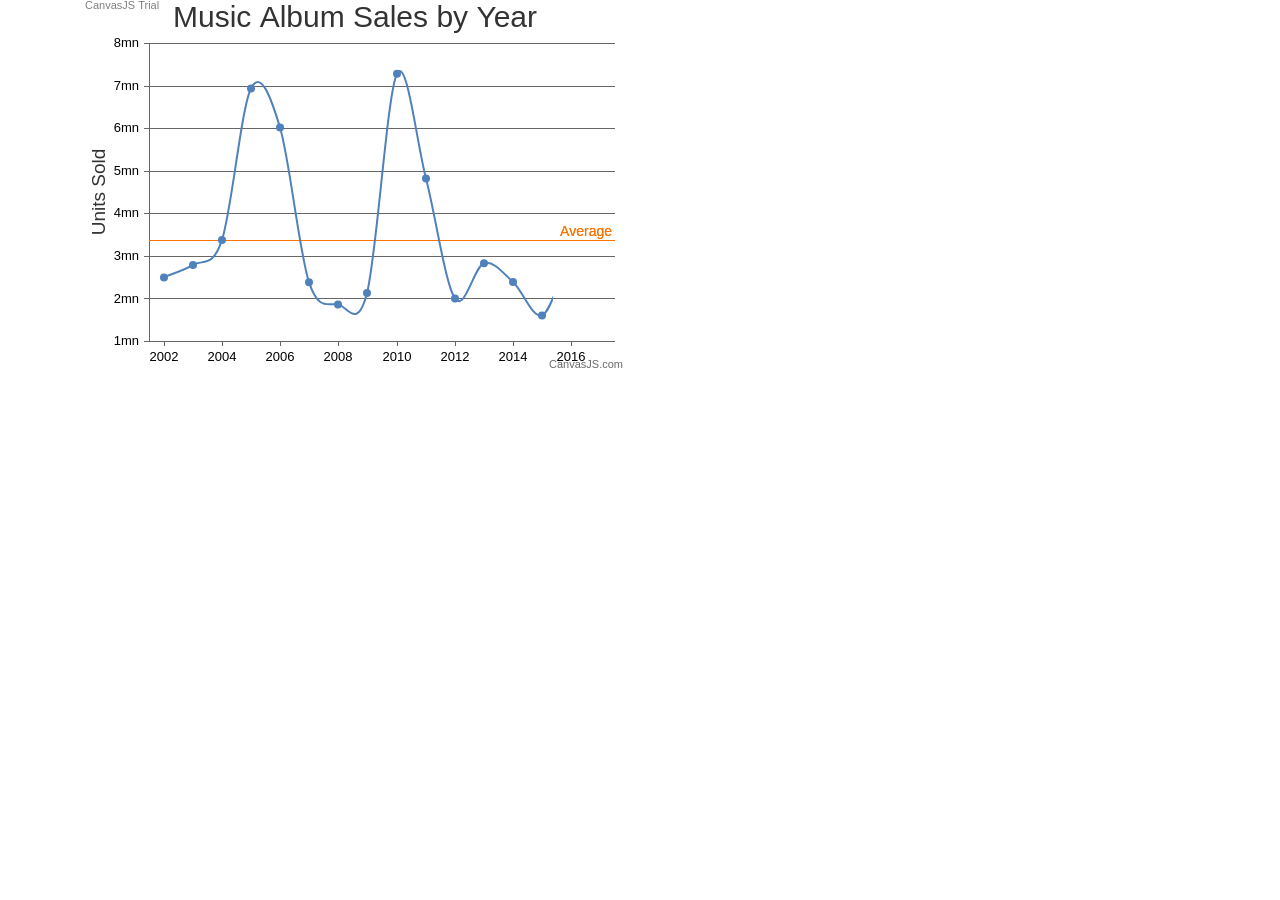
==== student.html @ 9e27f2ac "started work on student show page" ====
<!DOCTYPE html>
<html>
<head>
	<title>Student Name || School</title>
	<link rel="stylesheet" type="text/css" href="https://cdn.jsdelivr.net/npm/bootstrap@4.6.0/dist/css/bootstrap.min.css">
	<link rel="stylesheet" type="text/css" href="styles/font-awesome/css/font-awesome.min.css">
	<link rel="stylesheet" type="text/css" href="styles/main.css">
	<script src="scripts/canvasjs/canvasjs.min.js"></script>
	<script>
		window.onload = function () {

		var chart = new CanvasJS.Chart("chartContainer", {
			animationEnabled: true,  
			title:{
				text: "Music Album Sales by Year"
			},
			axisY: {
				title: "Units Sold",
				valueFormatString: "#0,,.",
				suffix: "mn",
				stripLines: [{
					value: 3366500,
					label: "Average"
				}]
			},
			data: [{
				yValueFormatString: "#,### Units",
				xValueFormatString: "YYYY",
				type: "spline",
				dataPoints: [
					{x: new Date(2002, 0), y: 2506000},
					{x: new Date(2003, 0), y: 2798000},
					{x: new Date(2004, 0), y: 3386000},
					{x: new Date(2005, 0), y: 6944000},
					{x: new Date(2006, 0), y: 6026000},
					{x: new Date(2007, 0), y: 2394000},
					{x: new Date(2008, 0), y: 1872000},
					{x: new Date(2009, 0), y: 2140000},
					{x: new Date(2010, 0), y: 7289000},
					{x: new Date(2011, 0), y: 4830000},
					{x: new Date(2012, 0), y: 2009000},
					{x: new Date(2013, 0), y: 2840000},
					{x: new Date(2014, 0), y: 2396000},
					{x: new Date(2015, 0), y: 1613000},
					{x: new Date(2016, 0), y: 2821000},
					{x: new Date(2017, 0), y: 2000000}
				]
			}]
		});
		chart.render();

		}
</script>
</head>
<body class="container">
	<div class="row">
		<div class="col-lg-6">
			<div id="chartContainer" style="height: 370px; max-width: 920px; margin: 0px auto;"></div>
		</div>
		<div class="col-lg-3"></div>
		<div class="col-lg-3"></div>
	</div>
</body>
</html>
---- styles/main.css ----
table{
	font-size: 10px;
}
table td{
	padding:.25rem !important;
	min-width: 40px;
}
.fa{
	font-size: 20px;
}
.fa-caret-down{
	color: red;
	position:relative;
	top: 4px;
} 
.fa-caret-up{
	color: #4cbb17;
	position:relative;
	top: 4px;
}
/*thead tr td{
	transform: rotate(270deg);
	position: relative;
	margin-left: 25px;
}*/
.stud_name{
	width: 150px !important;
}
#chartContainer{
	background: black;
}
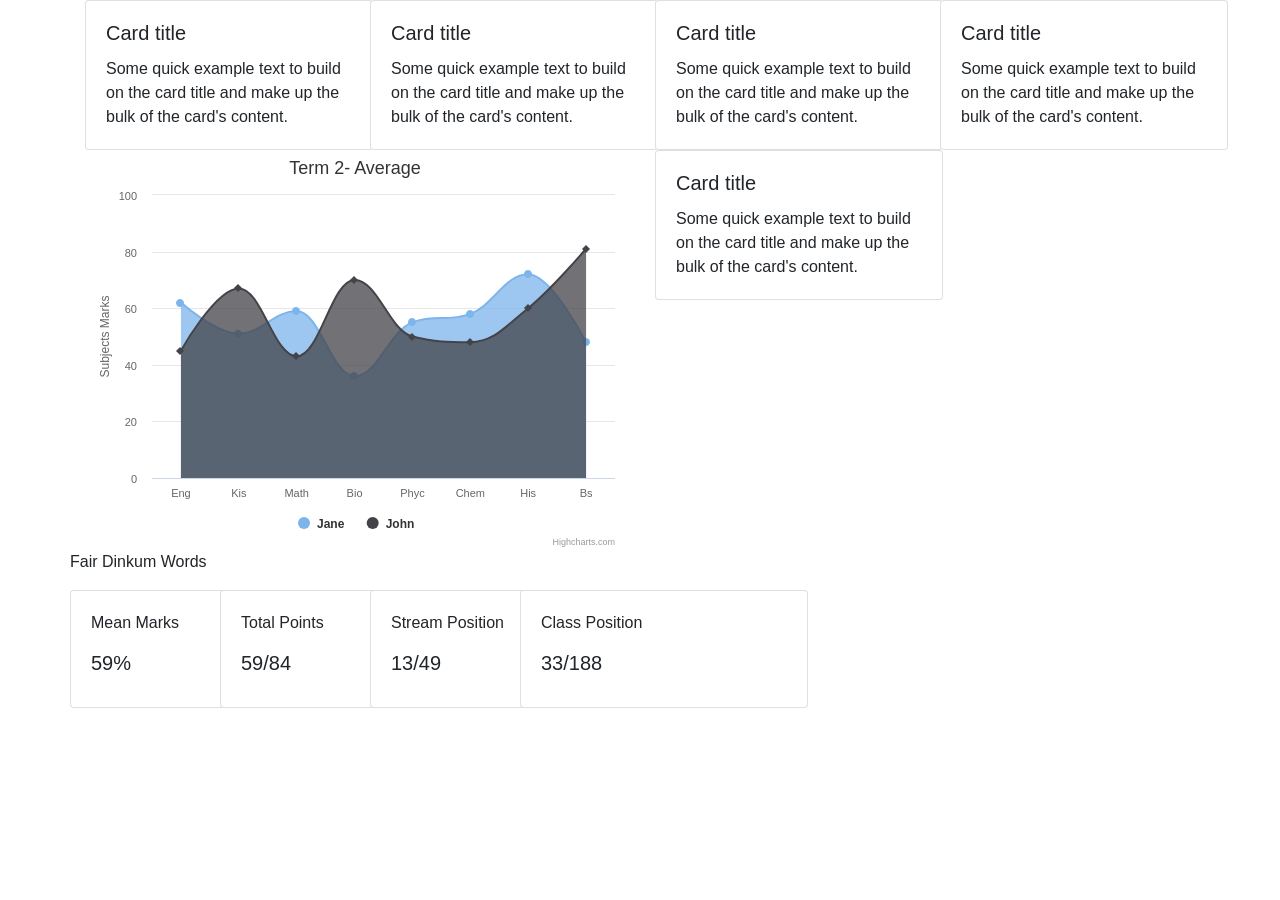
==== commit c0baa613: "student details sketch" ====
--- a/student.html
+++ b/student.html
@@ -5,59 +5,108 @@
 	<link rel="stylesheet" type="text/css" href="https://cdn.jsdelivr.net/npm/bootstrap@4.6.0/dist/css/bootstrap.min.css">
 	<link rel="stylesheet" type="text/css" href="styles/font-awesome/css/font-awesome.min.css">
 	<link rel="stylesheet" type="text/css" href="styles/main.css">
-	<script src="scripts/canvasjs/canvasjs.min.js"></script>
-	<script>
-		window.onload = function () {
+	<script src="scripts/highstock.js"></script>
+	<script src="scripts/student.js"></script>
 
-		var chart = new CanvasJS.Chart("chartContainer", {
-			animationEnabled: true,  
-			title:{
-				text: "Music Album Sales by Year"
-			},
-			axisY: {
-				title: "Units Sold",
-				valueFormatString: "#0,,.",
-				suffix: "mn",
-				stripLines: [{
-					value: 3366500,
-					label: "Average"
-				}]
-			},
-			data: [{
-				yValueFormatString: "#,### Units",
-				xValueFormatString: "YYYY",
-				type: "spline",
-				dataPoints: [
-					{x: new Date(2002, 0), y: 2506000},
-					{x: new Date(2003, 0), y: 2798000},
-					{x: new Date(2004, 0), y: 3386000},
-					{x: new Date(2005, 0), y: 6944000},
-					{x: new Date(2006, 0), y: 6026000},
-					{x: new Date(2007, 0), y: 2394000},
-					{x: new Date(2008, 0), y: 1872000},
-					{x: new Date(2009, 0), y: 2140000},
-					{x: new Date(2010, 0), y: 7289000},
-					{x: new Date(2011, 0), y: 4830000},
-					{x: new Date(2012, 0), y: 2009000},
-					{x: new Date(2013, 0), y: 2840000},
-					{x: new Date(2014, 0), y: 2396000},
-					{x: new Date(2015, 0), y: 1613000},
-					{x: new Date(2016, 0), y: 2821000},
-					{x: new Date(2017, 0), y: 2000000}
-				]
-			}]
-		});
-		chart.render();
-
-		}
-</script>
+	<script src="https://code.highcharts.com/highcharts.js"></script>
+	<script src="https://code.highcharts.com/modules/exporting.js"></script>
+	<script src="https://code.highcharts.com/modules/export-data.js"></script>
+	<script src="https://code.highcharts.com/modules/accessibility.js"></script>
+	<script src="scripts/areaspline.js"></script>
 </head>
 <body class="container">
 	<div class="row">
+		<div class="col-lg-3">
+			<div class="card" style="width: 18rem;">
+			  <div class="card-body">
+			    <h5 class="card-title">Card title</h5>
+			    <p class="card-text">Some quick example text to build on the card title and make up the bulk of the card's content.</p>
+			  </div>
+			</div>
+		</div>
+		<div class="col-lg-3">
+			<div class="card" style="width: 18rem;">
+			  <div class="card-body">
+			    <h5 class="card-title">Card title</h5>
+			    <p class="card-text">Some quick example text to build on the card title and make up the bulk of the card's content.</p>
+			  </div>
+			</div>
+		</div>
+		<div class="col-lg-3">
+			<div class="card" style="width: 18rem;">
+			  <div class="card-body">
+			    <h5 class="card-title">Card title</h5>
+			    <p class="card-text">Some quick example text to build on the card title and make up the bulk of the card's content.</p>
+			  </div>
+			</div>
+		</div>
+		<div class="col-lg-3">
+			<div class="card" style="width: 18rem;">
+			  <div class="card-body">
+			    <h5 class="card-title">Card title</h5>
+			    <p class="card-text">Some quick example text to build on the card title and make up the bulk of the card's content.</p>
+			  </div>
+			</div>
+		</div>
+	</div>
+	<div class="row">
 		<div class="col-lg-6">
-			<div id="chartContainer" style="height: 370px; max-width: 920px; margin: 0px auto;"></div>
+			<div class="row">
+				<div class="col-lg-12">
+					<div class="well">
+						<div id="container" style="width:100%; height:400px;"></div>
+					</div>
+				</div>
+				<p>
+					Fair Dinkum Words
+				</p>
+				<div class="row">
+					<div class="col-lg-3">
+						<div class="card" style="width: 18rem;">
+						  <div class="card-body">
+						    <p class="card-text">Mean Marks</p>
+						    <h5 class="card-title">59%</h5>
+						  </div>
+						</div>
+					</div>
+					<div class="col-lg-3">
+						<div class="card" style="width: 18rem;">
+						  <div class="card-body">
+						    <p class="card-text">Total Points</p>
+						    <h5 class="card-title">59/84</h5>
+						  </div>
+						</div>
+					</div>
+					<div class="col-lg-3">
+						<div class="card" style="width: 18rem;">
+						  <div class="card-body">
+						    <p class="card-text">Stream Position</p>
+						    <h5 class="card-title">13/49</h5>
+						  </div>
+						</div>
+					</div>
+					<div class="col-lg-3">
+						<div class="card" style="width: 18rem;">
+						  <div class="card-body">
+						    <p class="card-text">Class Position</p>
+						    <h5 class="card-title">33/188</h5>
+						    <!-- <a href="#" class="btn btn-primary">Go somewhere</a> -->
+						  </div>
+						</div>
+					</div>
+				</div>
+			</div>
 		</div>
-		<div class="col-lg-3"></div>
+		<div class="col-lg-3">
+			<div class="card" style="width: 18rem;">
+			  <!-- <img class="card-img-top" src="..." alt="Card image cap"> -->
+			  <div class="card-body">
+			    <h5 class="card-title">Card title</h5>
+			    <p class="card-text">Some quick example text to build on the card title and make up the bulk of the card's content.</p>
+			    <!-- <a href="#" class="btn btn-primary">Go somewhere</a> -->
+			  </div>
+			</div>
+		</div>
 		<div class="col-lg-3"></div>
 	</div>
 </body>
